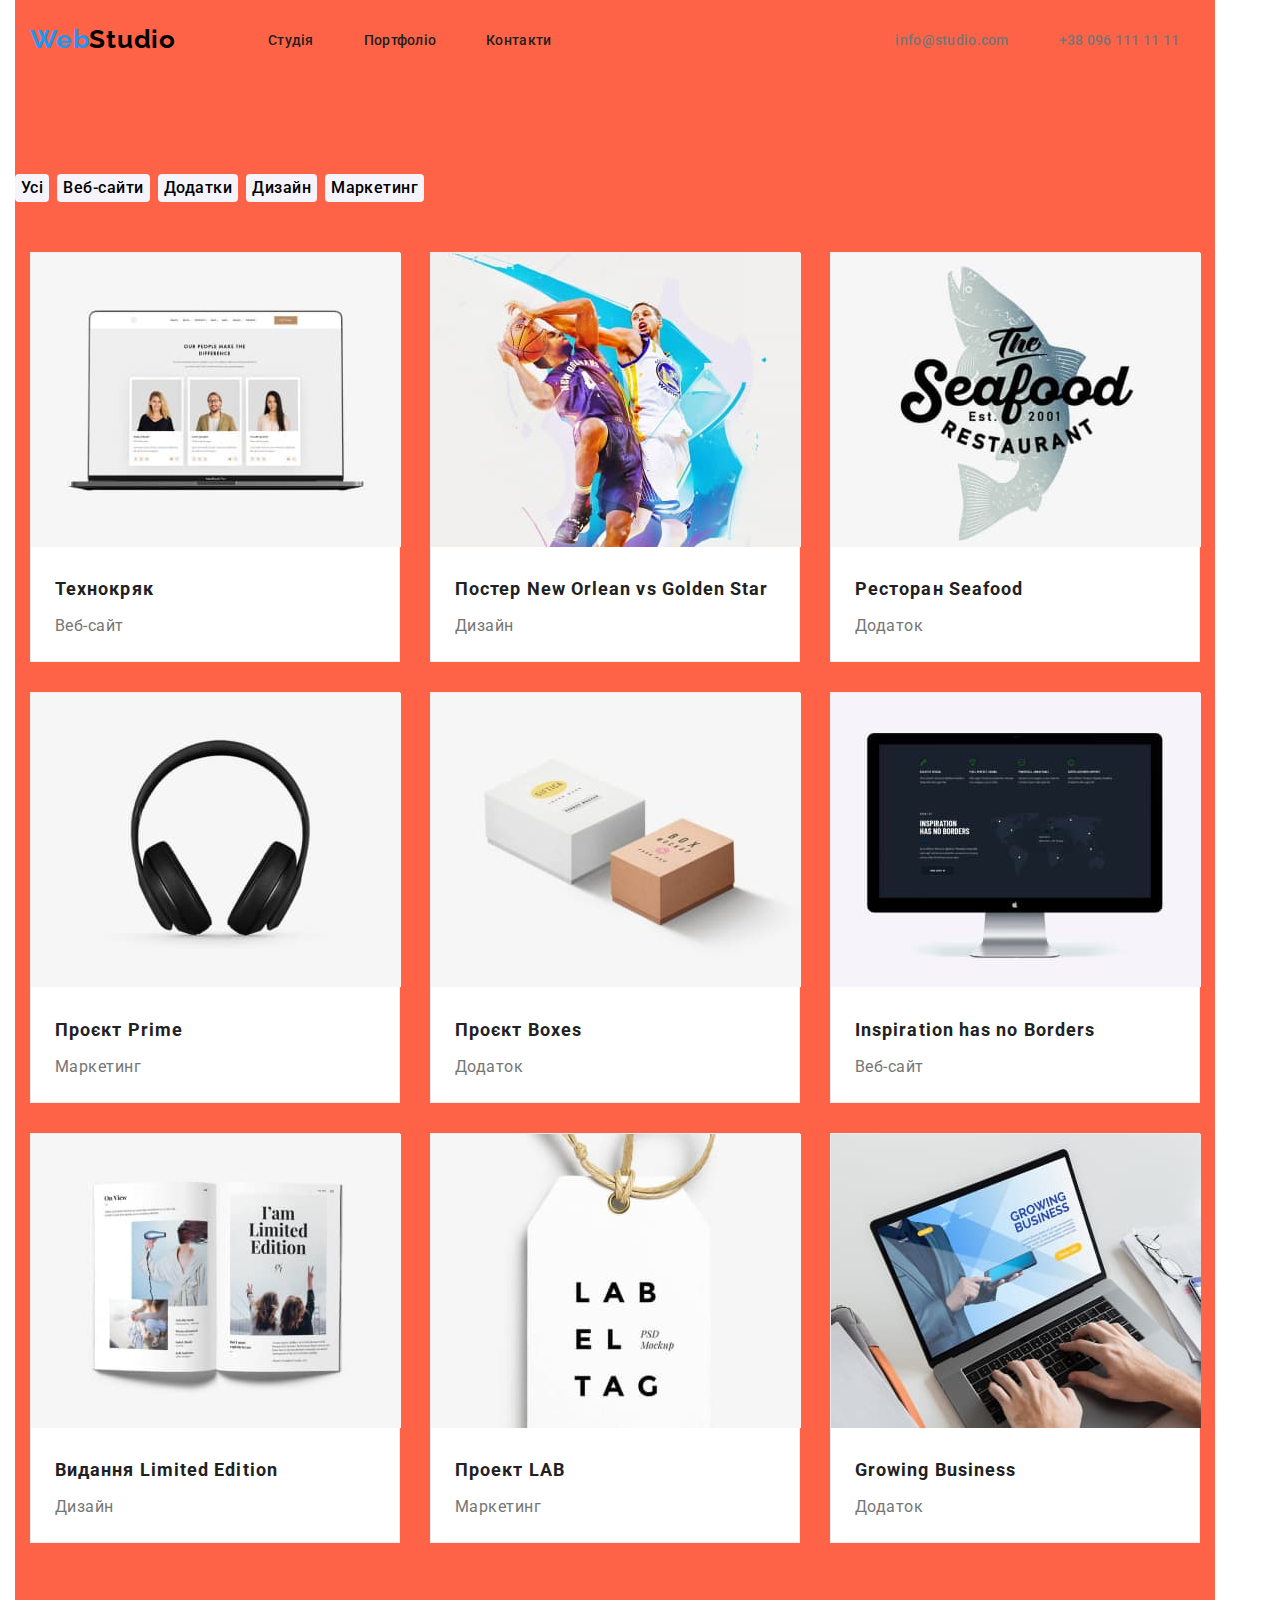
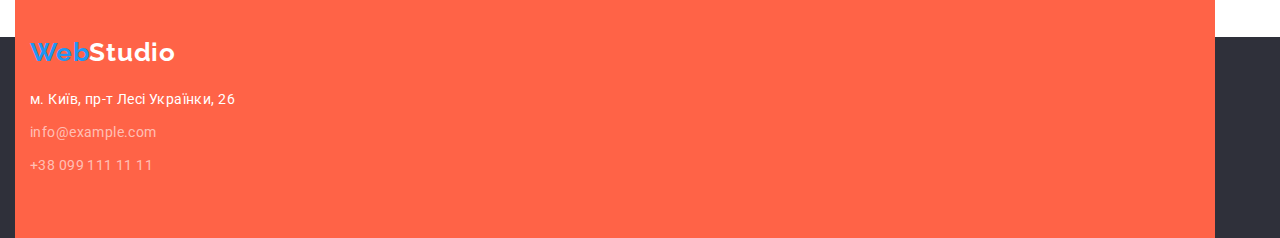
==== portfolio.html @ 442e762a "new" ====
<!DOCTYPE html>
<html lang="uk">
  <head>
    <meta charset="UTF-8" />
    <meta http-equiv="X-UA-Compatible" content="IE=edge" />
    <meta name="viewport" content="width=device-width, initial-scale=1.0" />
    <title>Document</title>
    <link
      href="https://fonts.googleapis.com/css2?family=Raleway:wght@700&family=Roboto:wght@400;500;700;900&display=swap"
      rel="stylesheet"
    />
    <link
      rel="stylesheet"
      href="https://cdnjs.cloudflare.com/ajax/libs/modern-normalize/1.1.0/modern-normalize.min.css"
    />
    <link rel="stylesheet" href="./css/styles.css" />
  </head>
  <body>
    <!-- Шапка сайта -->
    <header class="header">
      <div class="header container">
        <nav class="nav">
          <a href="./index.html" class="logo"
            >Web<span class="studio-black">Studio</span></a
          >
          <ul class="nav-list">
            <li class="nav-item">
              <a href="./index.html" class="nav-a studio">Студія</a>
            </li>
            <li class="nav-item">
              <a href="./portfolio.html" class="nav-a portfolio">Портфоліо</a>
            </li>
            <li class="nav-item">
              <a href="" class="nav-a contacts">Контакти</a>
            </li>
          </ul>
        </nav>
        <ul class="address">
          <li class="communications">
            <a
              href="mailto:info@devstudio.com"
              lang="en"
              class="communications-mail email"
            >
              info@studio.com</a
            >
          </li>
          <li class="communications">
            <a href="tel:+380961111111" class="communications-mail phone">
              +38 096 111 11 11</a
            >
          </li>
        </ul>
      </div>
    </header>
    <main>
      <!--Menu-->
      <section class="menu">
        <h1 class="visually-hidden">Примеры работ</h1>
        <div class="container">
          <ul class="list-menu">
            <li class="list-section">
              <button type="button" class="menu-section">Усі</button>
            </li>
            <li class="list-section">
              <button type="button" class="menu-section">Веб-сайти</button>
            </li>
            <li class="list-section">
              <button type="button" class="menu-section">Додатки</button>
            </li>
            <li class="list-section">
              <button type="button" class="menu-section">Дизайн</button>
            </li>
            <li class="list-section">
              <button type="button" class="menu-section">Маркетинг</button>
            </li>
          </ul>
        </div>
        <!--Pictutes-->
        <div class="container">
          <ul class="work-list">
            <li class="pictures-list">
              <img src="./images/site.jpg" alt="ноутбук" width="370" />
              <h2 class="pictures-list-head">Технокряк</h2>
              <p class="spictures-list-paragraph">Веб-сайт</p>
            </li>
            <li class="pictures-list">
              <img
                src="./images/basket.jpg"
                alt="гра в баскетбол"
                width="370"
              />
              <h2 class="pictures-list-head">
                Постер New Orlean vs Golden Star
              </h2>
              <p class="spictures-list-paragraph">Дизайн</p>
            </li>
            <li class="pictures-list">
              <img src="./images/seafood.jpg" alt="ресторан" width="370" />
              <h2 class="pictures-list-head">Ресторан Seafood</h2>
              <p class="spictures-list-paragraph">Додаток</p>
            </li>
            <li class="pictures-list">
              <img src="./images/headphones.jpg" alt="навушники" width="370" />
              <h2 class="pictures-list-head">Проєкт Prime</h2>
              <p class="spictures-list-paragraph">Маркетинг</p>
            </li>
            <li class="pictures-list">
              <img src="./images/boxes.jpg" alt="короба" width="370" />
              <h2 class="pictures-list-head">Проєкт Boxes</h2>
              <p class="spictures-list-paragraph">Додаток</p>
            </li>
            <li class="pictures-list">
              <img src="./images/screen.jpg" alt="монітор" width="370" />
              <h2 class="pictures-list-head">Inspiration has no Borders</h2>
              <p class="spictures-list-paragraph">Веб-сайт</p>
            </li>
            <li class="pictures-list">
              <img src="./images/book.jpg" alt="книга" width="370" />
              <h2 class="pictures-list-head">Видання Limited Edition</h2>
              <p class="spictures-list-paragraph">Дизайн</p>
            </li>
            <li class="pictures-list">
              <img src="./images/lab.jpg" alt="лейба" width="370" />
              <h2 class="pictures-list-head">Проект LAB</h2>
              <p class="spictures-list-paragraph">Маркетинг</p>
            </li>
            <li class="pictures-list">
              <img src="./images/laptop.jpg" alt="комп'ютер" width="370" />
              <h2 class="pictures-list-head">Growing Business</h2>
              <p class="spictures-list-paragraph">Додаток</p>
            </li>
          </ul>
        </div>
      </section>
    </main>

    <!-- Футер -->
    <footer class="footer">
      <div class="container">
        <div class="logo-footer">
          <a href="./index.html" class="logo"
            >Web<span class="studio-white">Studio</span></a
          >
        </div>
        <address>
          <ul>
            <li class="footer-street-one">
              <a
                href="https://goo.gl/maps/CPtrU1FHBa2aNyZL9"
                target="_blank"
                rel="noopener noreferrer nofollow"
                class="footer-street"
                >м. Київ, пр-т Лесі Українки, 26</a
              >
            </li>
            <li class="footer-street-two">
              <a
                href="mailto:info@devstudio.com"
                lang="en"
                class="footer-address"
                >info@example.com</a
              >
            </li>
            <li class="footer-street-three">
              <a href="tel:+380961111111" class="footer-address"
                >+38 099 111 11 11</a
              >
            </li>
          </ul>
        </address>
      </div>
    </footer>
  </body>
</html>
---- css/styles.css ----
:root {
  --primary-text-color: #212121;
  --secondary-text-color: #757575;
  --white-text-color: #ffffff;
  --footer-text-color: rgba(255, 255, 255, 0.6);
  ---main-blue-color: #2196f3;
  --button-hover: #188ce8;
  --background-color-site: #f5f5f5;
  --background-color-two: #f5f4fa;
  --background-color-footer: #2f303a;
  --web-color: #000000;
}
/*Raleway - sans-serif*/
/* Oleo Script -decorative fonts*/
/*Roboto- sans-serif*/
li {
  list-style-type: none;
}
body {
  font-family: Roboto, sans-serif;
  color: var(--primary-text-color);
  background-color: var(--white-text-color);
}

a {
  text-decoration: none;
}
ul,
p,
h3,
h2 {
  padding: 0;
  margin: 0;
}
/*Header*/

.logo {
  width: 145px;
  margin-right: 93px;
  margin-top: 24px;
  margin-bottom: 25px;
  color: var(---main-blue-color);
  font-family: Raleway, sans-serif;
  font-weight: 700;
  font-size: 26px;
  line-height: 1.19;
  letter-spacing: 0.03em;
}
.studio-black {
  color: var(--web-color);
}
.nav-a {
  font-weight: 500;
  font-size: 14px;
  line-height: 1.14;
  letter-spacing: 0.02em;

  color: #212121;
}

.nav-a:hover,
.nav-a:focus {
  color: var(---main-blue-color);
}

.communications-mail {
  font-weight: 500;
  font-size: 14px;
  line-height: 1.14;
  letter-spacing: 0.02em;

  color: #757575;
}
.communications-mail:hover,
.communications-mail:focus {
  color: var(---main-blue-color);
}
/*Hero*/
.hero-head {
  color: var(--white-text-color);

  font-weight: 900;
  font-size: 44px;
  line-height: 1.36;
  letter-spacing: 0.06em;
  text-transform: uppercase;
  padding-top: 200px;
  margin: 0;
}
.hero-button {
  margin-top: 40px;
  display: inline-block;
  font-weight: 700;
  font-size: 16px;
  line-height: 1.88;
  align-items: center;
  letter-spacing: 0.06em;
  color: var(--white-text-color);
  background: var(---main-blue-color);
  box-shadow: 0px 4px 4px rgba(0, 0, 0, 0.15);
  border-radius: 4px;
  font-family: Roboto, sans-serif;
  cursor: pointer;
  border: transparent;
  padding: 10px 32px;
}
.hero-button:focus,
.hero-button:hover {
  background-color: var(--button-hover);
}
.hero {
  background-color: var(--background-color-footer);
}

/*Principles*/

.principles-list-head {
  margin-top: 94px;
  margin-bottom: 10px;
  font-weight: 700;
  font-size: 14px;
  line-height: 1.14;
  letter-spacing: 0.03em;
  text-transform: uppercase;
}
.principles-list-text {
  font-weight: 400;
  font-size: 14px;
  line-height: 1.71;
  letter-spacing: 0.03em;
  color: var(--secondary-text-color);
}

/*Чем мы занимаеимся*/
.occupation,
.team-our {
  font-weight: 700;
  font-size: 36px;
  line-height: 1.17;
  text-align: center;
  letter-spacing: 0.03em;
}

/*Team*/
.team-our-list {
  background: var(--white-text-color);
  box-shadow: 0px 1px 3px rgba(0, 0, 0, 0.12), 0px 1px 1px rgba(0, 0, 0, 0.14),
    0px 2px 1px rgba(0, 0, 0, 0.2);
  border-radius: 0px 0px 4px 4px;
}
.team {
  background: var(--background-color-two);
}
.team-our-list-human {
  font-weight: 500;
  font-size: 16px;
  line-height: 1.19;
  text-align: center;
  letter-spacing: 0.03em;
}
.team-our-list-type {
  font-weight: 400;
  font-size: 16px;
  line-height: 1.19;
  text-align: center;
  letter-spacing: 0.03em;

  color: var(--secondary-text-color);
}
/*Footer*/
.footer {
  background: var(--background-color-footer);
}
.studio-white {
  color: var(--white-text-color);
}
.footer-address,
.footer-street {
  font-weight: 400;
  font-size: 14px;
  line-height: 1.71;
  letter-spacing: 0.03em;
}
.footer-street {
  color: var(--white-text-color);
  font-style: normal;
}
.footer-street:hover,
.footer-street:focus {
  color: var(---main-blue-color);
}
.footer-address {
  color: rgba(255, 255, 255, 0.6);
  font-style: normal;
}
.footer-address:hover,
.footer-address:focus {
  color: var(---main-blue-color);
}

/*Portfolio page*/

/*button*/

.menu-section {
  border: transparent;
  background: var(--background-color-two);
  border-radius: 4px;
  font-weight: 500;
  font-size: 16px;
  line-height: 1.62;
  text-align: center;
  letter-spacing: 0.03em;
  font-family: Roboto, sans-serif;
  cursor: pointer;
}
.menu-section:hover {
  background: var(---main-blue-color);
  box-shadow: 0px 3px 1px rgba(0, 0, 0, 0.1), 0px 1px 2px rgba(0, 0, 0, 0.08),
    0px 2px 2px rgba(0, 0, 0, 0.12);
  border-radius: 4px;
  color: var(--white-text-color);
}
.menu-section:focus {
  background: var(---main-blue-color);
  box-shadow: 0px 3px 1px rgba(0, 0, 0, 0.1), 0px 1px 2px rgba(0, 0, 0, 0.08),
    0px 2px 2px rgba(0, 0, 0, 0.12);
  border-radius: 4px;
  color: var(--white-text-color);
}

.pictures-list {
  background: var(--white-text-color);
  border: 1px solid #eeeeee;
}
.pictures-list-head {
  margin-bottom: 4px;
  margin-left: 24px;
  margin-top: 20px;
  font-weight: 700;
  font-size: 18px;
  line-height: 2;
  letter-spacing: 0.06em;
}
.spictures-list-paragraph {
  margin-bottom: 20px;
  margin-left: 24px;
  font-weight: 400;
  font-size: 16px;
  line-height: 1.88;
  letter-spacing: 0.03em;
  color: var(--secondary-text-color);
}

.visually-hidden {
  position: absolute;
  white-space: nowrap;
  width: 1px;
  height: 1px;
  overflow: hidden;
  border: 0;
  padding: 0;
  clip: rect(0 0 0 0);
  clip-path: inset(50%);
  margin: -1px;
}
/*container*/
.container {
  margin-left: 15px;
  margin-right: 15px;
  width: 1200px;
  background-color: tomato;
}
.nav,
.nav-list,
.address,
.header.container {
  display: flex;
  align-items: center;
}
.nav-list .studio {
  width: 45px;
}
.nav-list .portfolio {
  width: 72px;
}
.nav-list .contacts {
  width: 64px;
}
.communications .email {
  width: 135px;
}
.communications .phone {
  width: 122px;
}
.hero .container {
  text-align: center;
}
.nav {
  margin-left: 15px;
}

.nav-item:not(:last-child) {
  margin-right: 50px;
}

.communications:not(:last-child) {
  margin-right: 50px;
}
.address {
  margin-left: 344px;
}
.table-list {
  display: flex;
  margin-left: 15px;
  margin-right: 15px;
}
.principles-list-text {
  width: 270px;
  margin-bottom: 94px;
}
.principles-list:not(:last-child) {
  margin-right: 30px;
}
.ul-occupation {
  display: flex;
  margin-left: 15px;
  margin-right: 15px;
  padding-bottom: 94px;
}
.image {
  margin-right: 30px;
}
.occupation {
  margin-bottom: 50px;
  margin-top: 0;
}
.our-team {
  display: flex;
  margin-left: 15px;
  margin-right: 15px;
  padding-bottom: 94px;
}
.team-our-list:not(:last-child) {
  margin-right: 30px;
}
.team-our {
  margin-bottom: 50px;
  padding-top: 94px;
}
.footer-street-one,
.footer-street-two {
  margin-bottom: 9px;
  margin-left: 15px;
}
.footer-street-three {
  margin-left: 15px;
  padding-bottom: 60px;
}
.logo-footer {
  margin-left: 15px;
  margin-bottom: 20px;
}
.list-menu {
  display: flex;
  padding-top: 94px;
}
.list-section:not(:last-child) {
  margin-right: 8px;
}
.work-list {
  display: flex;
  flex-wrap: wrap;
  margin-right: 15px;
  margin-left: 15px;
}
.pictures-list {
  width: 370px;
  margin-right: 30px;
  margin-bottom: 30px;
}
.pictures-list:nth-child(3n) {
  margin-right: 0;
}
.pictures-list:nth-last-child(-n + 3) {
  margin-bottom: 94px;
}
.pictures-list:nth-child(-n + 3) {
  margin-top: 50px;
}
.team-our-list-human {
  margin-bottom: 10px;
  margin-top: 30px;
}
.team-our-list-type {
  margin-bottom: 30px;
}
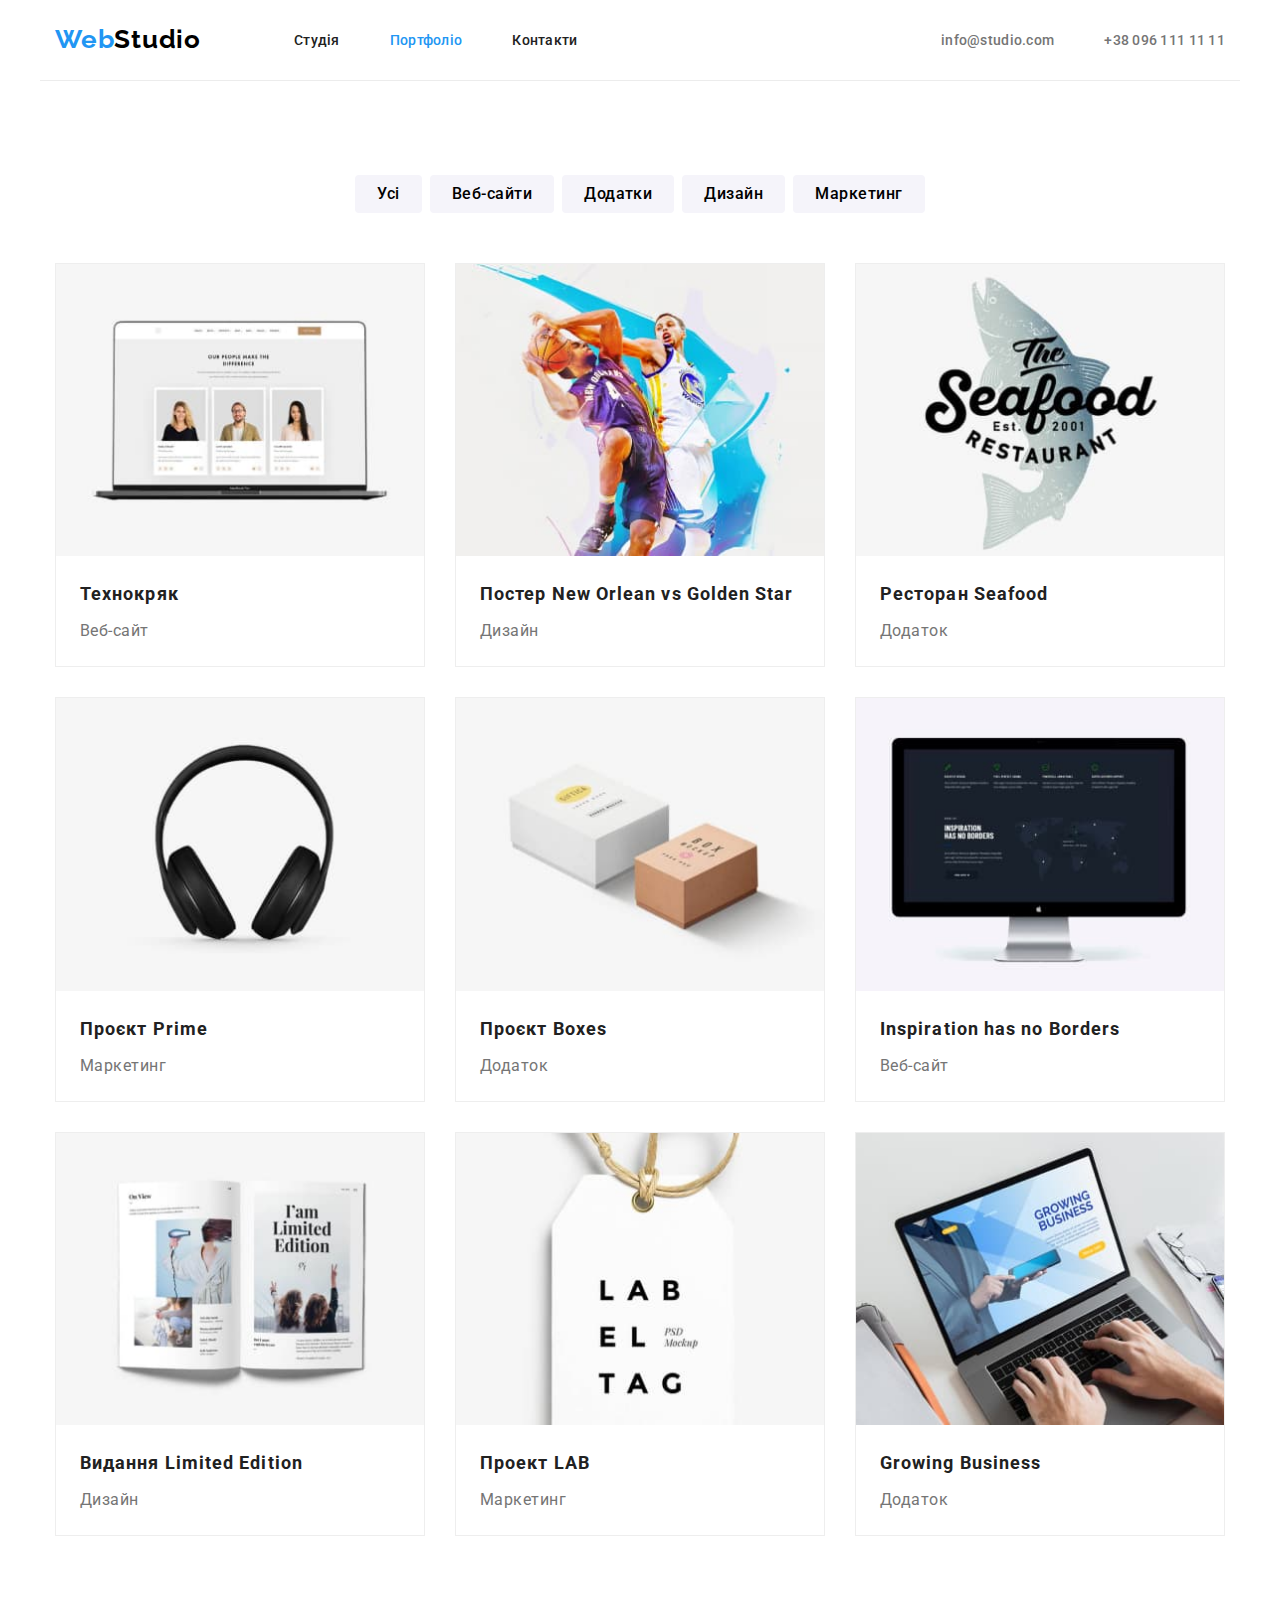
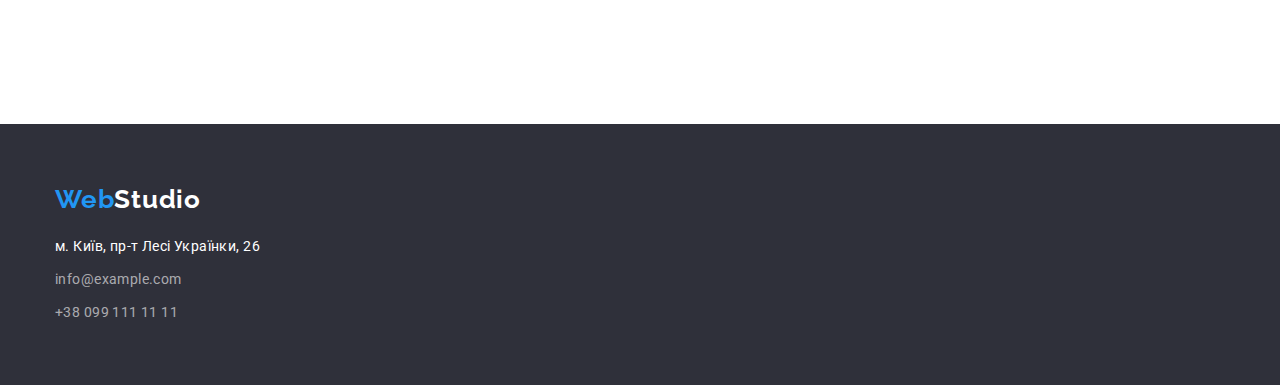
==== commit a5405b86: "fix" ====
--- a/portfolio.html
+++ b/portfolio.html
@@ -28,7 +28,9 @@
               <a href="./index.html" class="nav-a studio">Студія</a>
             </li>
             <li class="nav-item">
-              <a href="./portfolio.html" class="nav-a portfolio">Портфоліо</a>
+              <a href="./portfolio.html" class="nav-a portfolio current"
+                >Портфоліо</a
+              >
             </li>
             <li class="nav-item">
               <a href="" class="nav-a contacts">Контакти</a>
@@ -75,9 +77,9 @@
               <button type="button" class="menu-section">Маркетинг</button>
             </li>
           </ul>
-        </div>
-        <!--Pictutes-->
-        <div class="container">
+
+          <!--Pictutes-->
+
           <ul class="work-list">
             <li class="pictures-list">
               <img src="./images/site.jpg" alt="ноутбук" width="370" />
--- a/css/styles.css
+++ b/css/styles.css
@@ -27,18 +27,25 @@
 }
 ul,
 p,
+h1,
+h2,
 h3,
-h2 {
+h4,
+h5,
+h6 {
   padding: 0;
   margin: 0;
 }
+img {
+  display: block;
+  max-width: 100%;
+}
 /*Header*/
 
 .logo {
-  width: 145px;
-  margin-right: 93px;
   margin-top: 24px;
   margin-bottom: 25px;
+  margin-right: 93px;
   color: var(---main-blue-color);
   font-family: Raleway, sans-serif;
   font-weight: 700;
@@ -56,6 +63,13 @@
   letter-spacing: 0.02em;
 
   color: #212121;
+}
+.nav-a.studio.current {
+  color: var(---main-blue-color);
+}
+
+.nav-a.portfolio.current {
+  color: var(---main-blue-color);
 }
 
 .nav-a:hover,
@@ -84,14 +98,13 @@
   line-height: 1.36;
   letter-spacing: 0.06em;
   text-transform: uppercase;
-  padding-top: 200px;
-  margin: 0;
+  width: 696px;
+  margin: 0 auto;
 }
 .hero-button {
-  margin-top: 40px;
+  margin-top: 30px;
   display: inline-block;
   font-weight: 700;
-  font-size: 16px;
   line-height: 1.88;
   align-items: center;
   letter-spacing: 0.06em;
@@ -101,7 +114,7 @@
   border-radius: 4px;
   font-family: Roboto, sans-serif;
   cursor: pointer;
-  border: transparent;
+  border: none;
   padding: 10px 32px;
 }
 .hero-button:focus,
@@ -110,12 +123,17 @@
 }
 .hero {
   background-color: var(--background-color-footer);
+  padding: 200px 0;
 }
 
 /*Principles*/
-
+.principles {
+  padding: 94px 0;
+}
+.principles-list {
+  width: 270px;
+}
 .principles-list-head {
-  margin-top: 94px;
   margin-bottom: 10px;
   font-weight: 700;
   font-size: 14px;
@@ -124,7 +142,6 @@
   text-transform: uppercase;
 }
 .principles-list-text {
-  font-weight: 400;
   font-size: 14px;
   line-height: 1.71;
   letter-spacing: 0.03em;
@@ -132,8 +149,12 @@
 }
 
 /*Чем мы занимаеимся*/
+.neon {
+  padding-bottom: 94px;
+}
 .occupation,
 .team-our {
+  margin-bottom: 50px;
   font-weight: 700;
   font-size: 36px;
   line-height: 1.17;
@@ -150,17 +171,16 @@
 }
 .team {
   background: var(--background-color-two);
+  padding: 94px 0;
 }
 .team-our-list-human {
   font-weight: 500;
-  font-size: 16px;
+
   line-height: 1.19;
   text-align: center;
   letter-spacing: 0.03em;
 }
 .team-our-list-type {
-  font-weight: 400;
-  font-size: 16px;
   line-height: 1.19;
   text-align: center;
   letter-spacing: 0.03em;
@@ -170,13 +190,13 @@
 /*Footer*/
 .footer {
   background: var(--background-color-footer);
+  padding: 60px 0;
 }
 .studio-white {
   color: var(--white-text-color);
 }
 .footer-address,
 .footer-street {
-  font-weight: 400;
   font-size: 14px;
   line-height: 1.71;
   letter-spacing: 0.03em;
@@ -203,16 +223,16 @@
 /*button*/
 
 .menu-section {
-  border: transparent;
+  border: none;
   background: var(--background-color-two);
   border-radius: 4px;
   font-weight: 500;
-  font-size: 16px;
   line-height: 1.62;
   text-align: center;
   letter-spacing: 0.03em;
   font-family: Roboto, sans-serif;
   cursor: pointer;
+  padding: 6px 22px;
 }
 .menu-section:hover {
   background: var(---main-blue-color);
@@ -245,8 +265,6 @@
 .spictures-list-paragraph {
   margin-bottom: 20px;
   margin-left: 24px;
-  font-weight: 400;
-  font-size: 16px;
   line-height: 1.88;
   letter-spacing: 0.03em;
   color: var(--secondary-text-color);
@@ -266,10 +284,11 @@
 }
 /*container*/
 .container {
-  margin-left: 15px;
-  margin-right: 15px;
+  margin-left: auto;
+  margin-right: auto;
+  padding-left: 15px;
+  padding-right: 15px;
   width: 1200px;
-  background-color: tomato;
 }
 .nav,
 .nav-list,
@@ -278,26 +297,12 @@
   display: flex;
   align-items: center;
 }
-.nav-list .studio {
-  width: 45px;
-}
-.nav-list .portfolio {
-  width: 72px;
-}
-.nav-list .contacts {
-  width: 64px;
-}
-.communications .email {
-  width: 135px;
-}
-.communications .phone {
-  width: 122px;
-}
+.header.container {
+  border-bottom: 1px solid #ececec;
+}
+
 .hero .container {
   text-align: center;
-}
-.nav {
-  margin-left: 15px;
 }
 
 .nav-item:not(:last-child) {
@@ -308,27 +313,20 @@
   margin-right: 50px;
 }
 .address {
-  margin-left: 344px;
+  margin-left: auto;
 }
 .table-list {
   display: flex;
-  margin-left: 15px;
-  margin-right: 15px;
-}
-.principles-list-text {
-  width: 270px;
-  margin-bottom: 94px;
-}
+}
+
 .principles-list:not(:last-child) {
   margin-right: 30px;
+  width: 270px;
 }
 .ul-occupation {
   display: flex;
-  margin-left: 15px;
-  margin-right: 15px;
-  padding-bottom: 94px;
-}
-.image {
+}
+.image:not(:last-child) {
   margin-right: 30px;
 }
 .occupation {
@@ -337,33 +335,26 @@
 }
 .our-team {
   display: flex;
-  margin-left: 15px;
-  margin-right: 15px;
-  padding-bottom: 94px;
 }
 .team-our-list:not(:last-child) {
   margin-right: 30px;
 }
-.team-our {
-  margin-bottom: 50px;
-  padding-top: 94px;
-}
+
 .footer-street-one,
 .footer-street-two {
   margin-bottom: 9px;
-  margin-left: 15px;
-}
-.footer-street-three {
-  margin-left: 15px;
-  padding-bottom: 60px;
-}
+}
+
 .logo-footer {
-  margin-left: 15px;
   margin-bottom: 20px;
 }
+
+.menu {
+  padding: 94px 0;
+}
 .list-menu {
-  display: flex;
-  padding-top: 94px;
+  justify-content: center;
+  display: flex;
 }
 .list-section:not(:last-child) {
   margin-right: 8px;
@@ -371,8 +362,6 @@
 .work-list {
   display: flex;
   flex-wrap: wrap;
-  margin-right: 15px;
-  margin-left: 15px;
 }
 .pictures-list {
   width: 370px;
@@ -390,8 +379,8 @@
 }
 .team-our-list-human {
   margin-bottom: 10px;
-  margin-top: 30px;
-}
-.team-our-list-type {
-  margin-bottom: 30px;
-}
+}
+.container-team {
+  padding-top: 30px;
+  padding-bottom: 30px;
+}
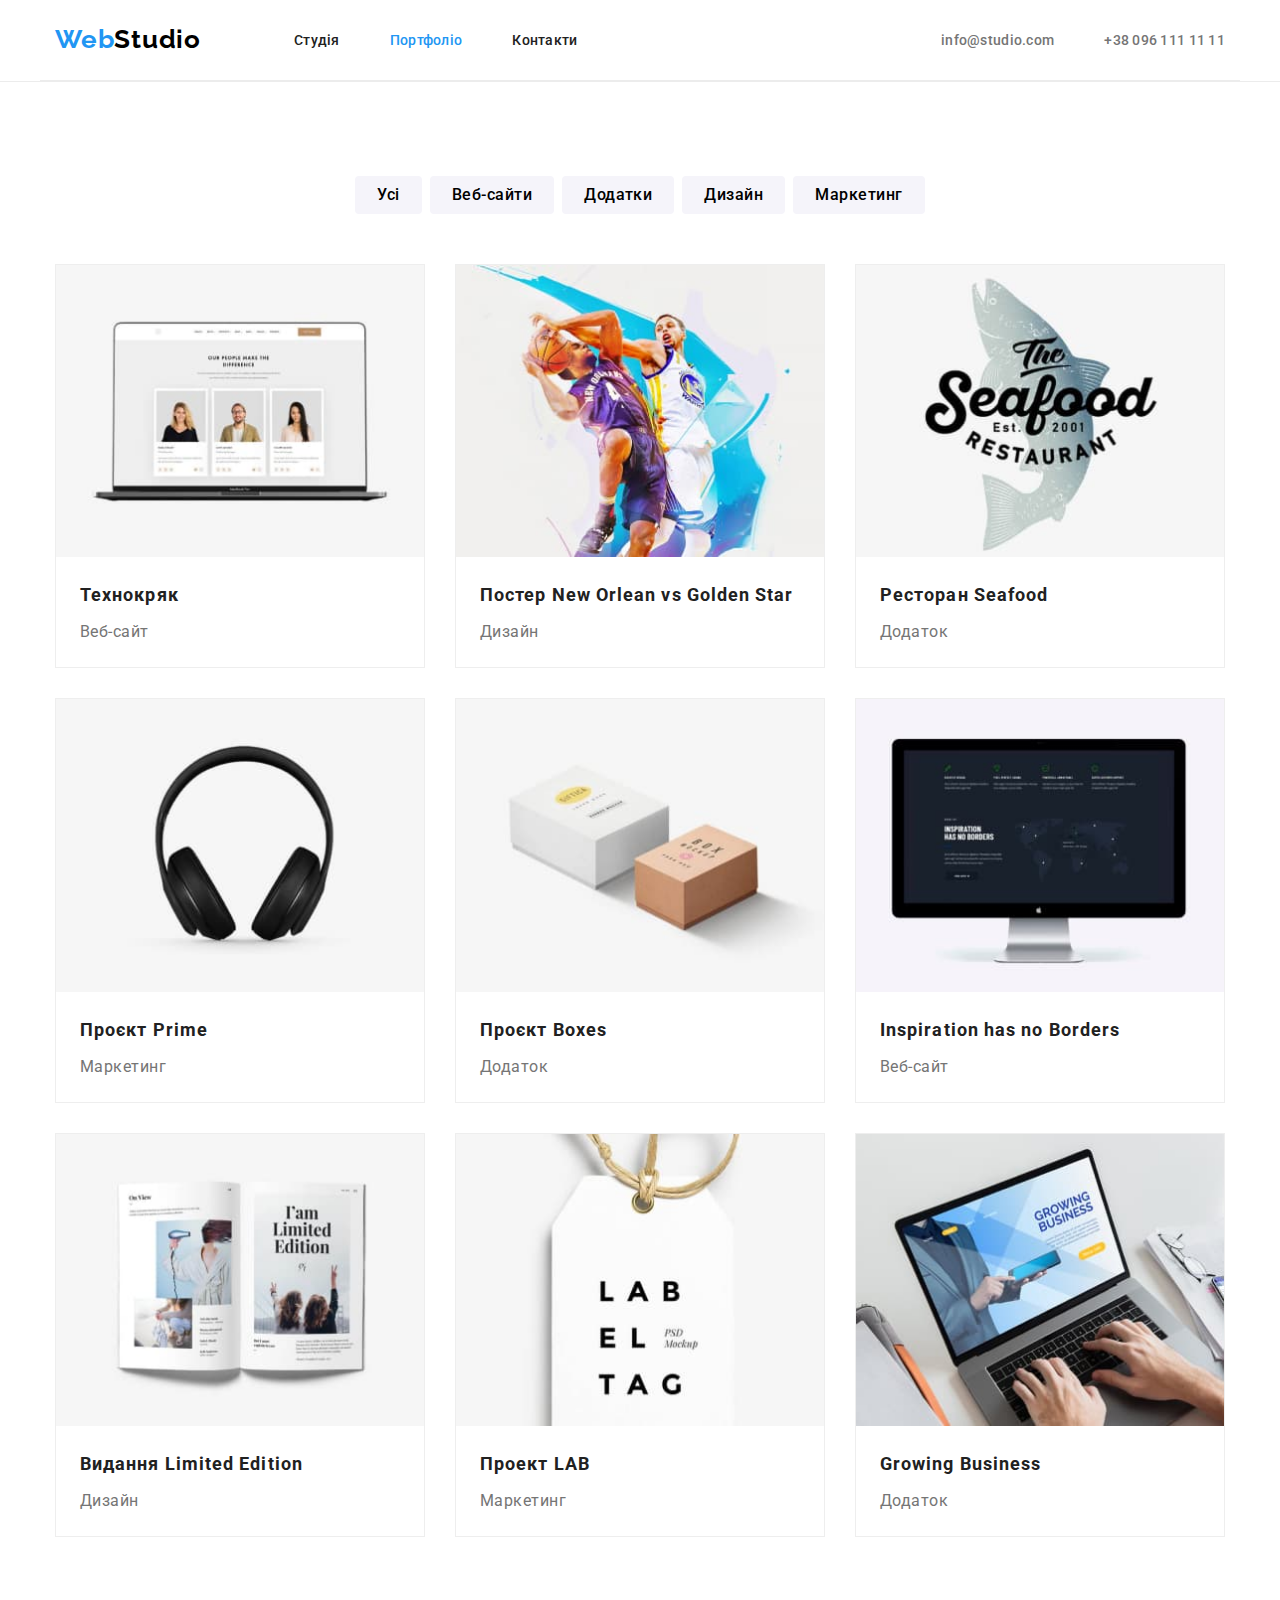
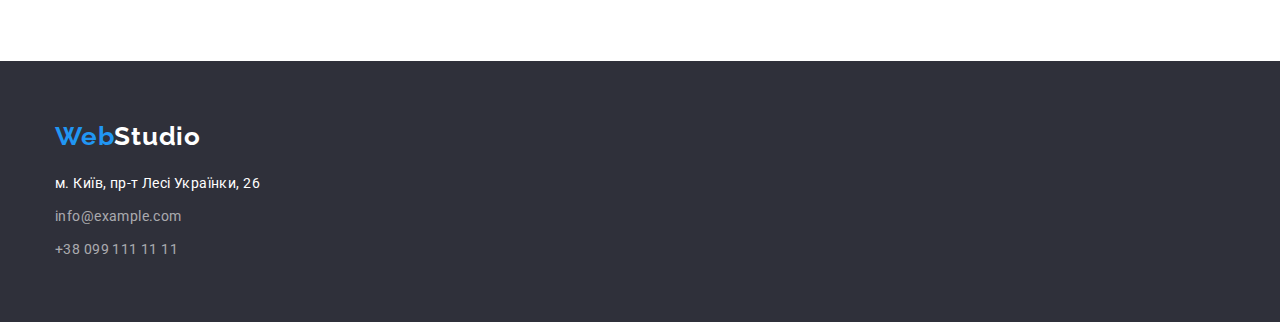
==== commit 310fc5ae: "fix" ====
--- a/portfolio.html
+++ b/portfolio.html
@@ -83,8 +83,10 @@
           <ul class="work-list">
             <li class="pictures-list">
               <img src="./images/site.jpg" alt="ноутбук" width="370" />
-              <h2 class="pictures-list-head">Технокряк</h2>
-              <p class="spictures-list-paragraph">Веб-сайт</p>
+              <div class="pictures-list-div">
+                <h2 class="pictures-list-head">Технокряк</h2>
+                <p class="spictures-list-paragraph">Веб-сайт</p>
+              </div>
             </li>
             <li class="pictures-list">
               <img
@@ -92,45 +94,61 @@
                 alt="гра в баскетбол"
                 width="370"
               />
-              <h2 class="pictures-list-head">
-                Постер New Orlean vs Golden Star
-              </h2>
-              <p class="spictures-list-paragraph">Дизайн</p>
+              <div class="pictures-list-div">
+                <h2 class="pictures-list-head">
+                  Постер New Orlean vs Golden Star
+                </h2>
+                <p class="spictures-list-paragraph">Дизайн</p>
+              </div>
             </li>
             <li class="pictures-list">
               <img src="./images/seafood.jpg" alt="ресторан" width="370" />
-              <h2 class="pictures-list-head">Ресторан Seafood</h2>
-              <p class="spictures-list-paragraph">Додаток</p>
+              <div class="pictures-list-div">
+                <h2 class="pictures-list-head">Ресторан Seafood</h2>
+                <p class="spictures-list-paragraph">Додаток</p>
+              </div>
             </li>
             <li class="pictures-list">
               <img src="./images/headphones.jpg" alt="навушники" width="370" />
-              <h2 class="pictures-list-head">Проєкт Prime</h2>
-              <p class="spictures-list-paragraph">Маркетинг</p>
+              <div class="pictures-list-div">
+                <h2 class="pictures-list-head">Проєкт Prime</h2>
+                <p class="spictures-list-paragraph">Маркетинг</p>
+              </div>
             </li>
             <li class="pictures-list">
               <img src="./images/boxes.jpg" alt="короба" width="370" />
-              <h2 class="pictures-list-head">Проєкт Boxes</h2>
-              <p class="spictures-list-paragraph">Додаток</p>
+              <div class="pictures-list-div">
+                <h2 class="pictures-list-head">Проєкт Boxes</h2>
+                <p class="spictures-list-paragraph">Додаток</p>
+              </div>
             </li>
             <li class="pictures-list">
               <img src="./images/screen.jpg" alt="монітор" width="370" />
-              <h2 class="pictures-list-head">Inspiration has no Borders</h2>
-              <p class="spictures-list-paragraph">Веб-сайт</p>
+              <div class="pictures-list-div">
+                <h2 class="pictures-list-head">Inspiration has no Borders</h2>
+                <p class="spictures-list-paragraph">Веб-сайт</p>
+              </div>
             </li>
             <li class="pictures-list">
               <img src="./images/book.jpg" alt="книга" width="370" />
-              <h2 class="pictures-list-head">Видання Limited Edition</h2>
-              <p class="spictures-list-paragraph">Дизайн</p>
+              <div class="pictures-list-div">
+                <h2 class="pictures-list-head">Видання Limited Edition</h2>
+                <p class="spictures-list-paragraph">Дизайн</p>
+              </div>
             </li>
             <li class="pictures-list">
               <img src="./images/lab.jpg" alt="лейба" width="370" />
-              <h2 class="pictures-list-head">Проект LAB</h2>
-              <p class="spictures-list-paragraph">Маркетинг</p>
+              <div class="pictures-list-div">
+                <h2 class="pictures-list-head">Проект LAB</h2>
+                <p class="spictures-list-paragraph">Маркетинг</p>
+              </div>
             </li>
             <li class="pictures-list">
               <img src="./images/laptop.jpg" alt="комп'ютер" width="370" />
-              <h2 class="pictures-list-head">Growing Business</h2>
-              <p class="spictures-list-paragraph">Додаток</p>
+              <div class="pictures-list-div">
+                <h2 class="pictures-list-head">Growing Business</h2>
+                <p class="spictures-list-paragraph">Додаток</p>
+              </div>
             </li>
           </ul>
         </div>
--- a/css/styles.css
+++ b/css/styles.css
@@ -175,7 +175,7 @@
 }
 .team-our-list-human {
   font-weight: 500;
-
+  font-size: 16px;
   line-height: 1.19;
   text-align: center;
   letter-spacing: 0.03em;
@@ -255,16 +255,12 @@
 }
 .pictures-list-head {
   margin-bottom: 4px;
-  margin-left: 24px;
-  margin-top: 20px;
   font-weight: 700;
   font-size: 18px;
   line-height: 2;
   letter-spacing: 0.06em;
 }
 .spictures-list-paragraph {
-  margin-bottom: 20px;
-  margin-left: 24px;
   line-height: 1.88;
   letter-spacing: 0.03em;
   color: var(--secondary-text-color);
@@ -297,7 +293,7 @@
   display: flex;
   align-items: center;
 }
-.header.container {
+.header {
   border-bottom: 1px solid #ececec;
 }
 
@@ -362,6 +358,7 @@
 .work-list {
   display: flex;
   flex-wrap: wrap;
+  margin-top: 50px;
 }
 .pictures-list {
   width: 370px;
@@ -371,12 +368,7 @@
 .pictures-list:nth-child(3n) {
   margin-right: 0;
 }
-.pictures-list:nth-last-child(-n + 3) {
-  margin-bottom: 94px;
-}
-.pictures-list:nth-child(-n + 3) {
-  margin-top: 50px;
-}
+
 .team-our-list-human {
   margin-bottom: 10px;
 }
@@ -384,3 +376,6 @@
   padding-top: 30px;
   padding-bottom: 30px;
 }
+.pictures-list-div {
+  padding: 20px 24px;
+}
